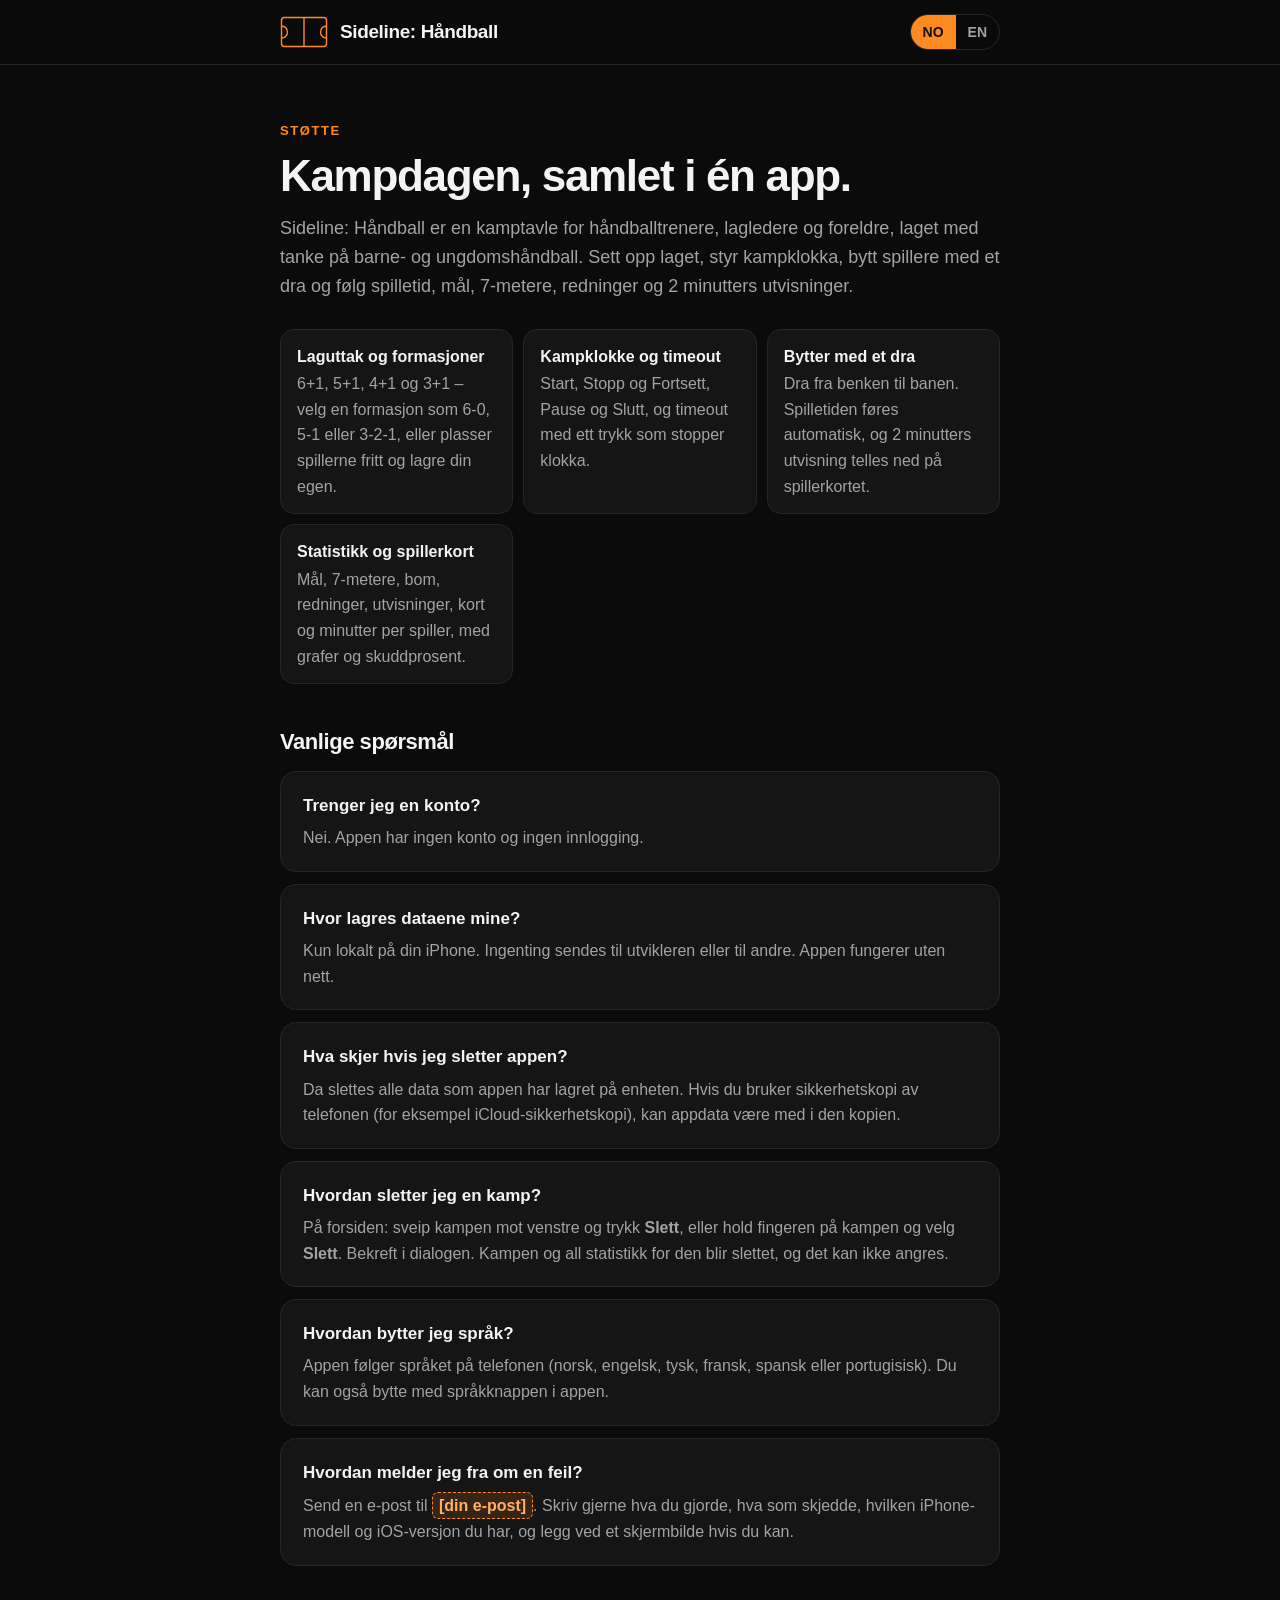
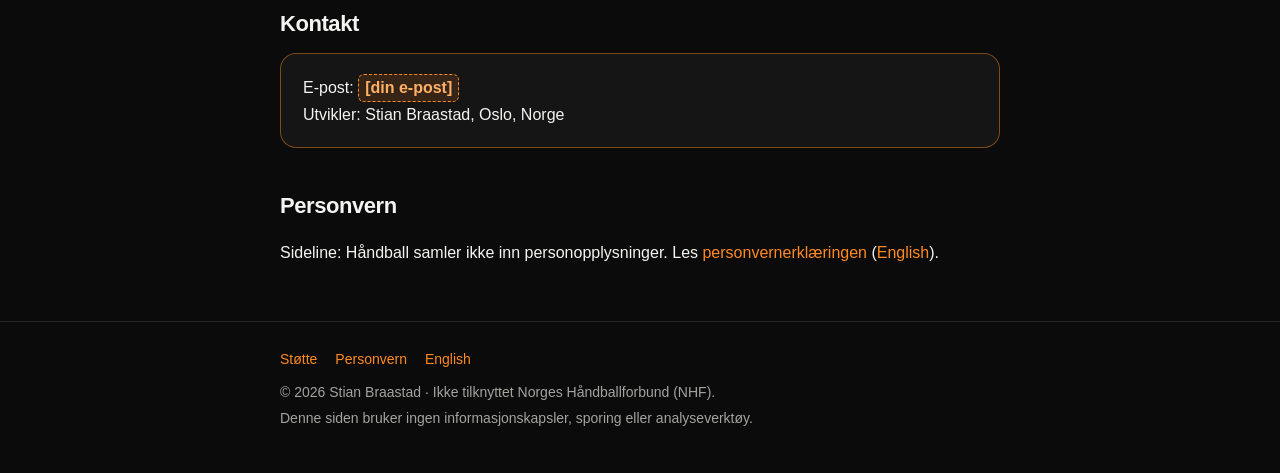
==== handball/index.html @ bf0052b8 "Add Sideline: Håndball support and privacy pages" ====
<!doctype html>
<html lang="no">
<head>
<meta charset="utf-8">
<meta name="viewport" content="width=device-width,initial-scale=1,viewport-fit=cover">
<title>Sideline: Håndball – støtte</title>
<meta name="description" content="Støtte og kontakt for Sideline: Håndball, kamptavla for håndballtrenere og lagledere.">
<meta name="theme-color" content="#0B0B0B">
<meta name="color-scheme" content="dark">
<meta name="referrer" content="no-referrer">
<link rel="stylesheet" href="../style.css">
<link rel="icon" href="data:image/svg+xml,%3Csvg xmlns='http://www.w3.org/2000/svg' viewBox='0 0 48 32'%3E%3Crect width='48' height='32' rx='5' fill='%230B0B0B'/%3E%3Cg fill='none' stroke='%23FF8A1F' stroke-width='2'%3E%3Crect x='3' y='3' width='42' height='26' rx='3'/%3E%3Cline x1='24' y1='3' x2='24' y2='29'/%3E%3Ccircle cx='24' cy='16' r='5'/%3E%3C/g%3E%3C/svg%3E">
</head>
<body>
<header><div class="wrap bar">
<a class="brand" href="./"><svg class="logo" viewBox="0 0 48 32" width="48" height="32" aria-hidden="true" focusable="false"><g fill="none" stroke="#FF8A1F" stroke-width="1.4" stroke-linejoin="round"><rect x="1.5" y="1.5" width="45" height="29" rx="3"/><line x1="24" y1="1.5" x2="24" y2="30.5"/><path d="M1.5 10 A6 6 0 0 1 7.5 16 A6 6 0 0 1 1.5 22"/><path d="M46.5 10 A6 6 0 0 0 40.5 16 A6 6 0 0 0 46.5 22"/></g></svg><span>Sideline: Håndball</span></a>
<nav class="lang" aria-label="Språk"><span>NO</span><a href="en.html" hreflang="en" lang="en">EN</a></nav>
</div></header>
<main class="wrap">
<section class="hero">
<p class="eyebrow">Støtte</p>
<h1>Kampdagen, samlet i én app.</h1>
<p class="lead">Sideline: Håndball er en kamptavle for håndballtrenere, lagledere og foreldre, laget med tanke på barne- og ungdomshåndball. Sett opp laget, styr kampklokka, bytt spillere med et dra og følg spilletid, mål, 7-metere, redninger og 2 minutters utvisninger.</p>
</section>
<ul class="features">
<li><strong>Laguttak og formasjoner</strong>6+1, 5+1, 4+1 og 3+1 – velg en formasjon som 6-0, 5-1 eller 3-2-1, eller plasser spillerne fritt og lagre din egen.</li>
<li><strong>Kampklokke og timeout</strong>Start, Stopp og Fortsett, Pause og Slutt, og timeout med ett trykk som stopper klokka.</li>
<li><strong>Bytter med et dra</strong>Dra fra benken til banen. Spilletiden føres automatisk, og 2 minutters utvisning telles ned på spillerkortet.</li>
<li><strong>Statistikk og spillerkort</strong>Mål, 7-metere, bom, redninger, utvisninger, kort og minutter per spiller, med grafer og skuddprosent.</li>
</ul>
<h2>Vanlige spørsmål</h2>
<div class="faq">
<div class="card"><h3>Trenger jeg en konto?</h3><p>Nei. Appen har ingen konto og ingen innlogging.</p></div>
<div class="card"><h3>Hvor lagres dataene mine?</h3><p>Kun lokalt på din iPhone. Ingenting sendes til utvikleren eller til andre. Appen fungerer uten nett.</p></div>
<div class="card"><h3>Hva skjer hvis jeg sletter appen?</h3><p>Da slettes alle data som appen har lagret på enheten. Hvis du bruker sikkerhetskopi av telefonen (for eksempel iCloud-sikkerhetskopi), kan appdata være med i den kopien.</p></div>
<div class="card"><h3>Hvordan sletter jeg en kamp?</h3><p>På forsiden: sveip kampen mot venstre og trykk <strong>Slett</strong>, eller hold fingeren på kampen og velg <strong>Slett</strong>. Bekreft i dialogen. Kampen og all statistikk for den blir slettet, og det kan ikke angres.</p></div>
<div class="card"><h3>Hvordan bytter jeg språk?</h3><p>Appen følger språket på telefonen (norsk, engelsk, tysk, fransk, spansk eller portugisisk). Du kan også bytte med språkknappen i appen.</p></div>
<div class="card"><h3>Hvordan melder jeg fra om en feil?</h3><p>Send en e-post til <span class="placeholder">[din e-post]</span>. Skriv gjerne hva du gjorde, hva som skjedde, hvilken iPhone-modell og iOS-versjon du har, og legg ved et skjermbilde hvis du kan.</p></div>
</div>
<h2>Kontakt</h2>
<div class="card contact"><p style="margin:0">E-post: <span class="placeholder">[din e-post]</span><br>Utvikler: Stian Braastad, Oslo, Norge</p></div>
<h2>Personvern</h2>
<p>Sideline: Håndball samler ikke inn personopplysninger. Les <a href="personvern.html">personvernerklæringen</a> (<a href="privacy.html" hreflang="en">English</a>).</p>
</main>
<footer><div class="wrap">
<nav><a href="./">Støtte</a><a href="personvern.html">Personvern</a><a href="en.html">English</a></nav>
<p>© 2026 Stian Braastad · Ikke tilknyttet Norges Håndballforbund (NHF).</p>
<p>Denne siden bruker ingen informasjonskapsler, sporing eller analyseverktøy.</p>
</div></footer>
</body>
</html>
---- style.css ----
:root{--bg:#0B0B0B;--card:#151515;--line:#262626;--text:#F4F4F2;--muted:#A3A3A0;--accent:#FF8A1F;--accent-2:#FFB066}
*{box-sizing:border-box}
html{-webkit-text-size-adjust:100%}
body{margin:0;background:var(--bg);color:var(--text);font:16px/1.6 -apple-system,BlinkMacSystemFont,"SF Pro Text","Segoe UI",Roboto,"Helvetica Neue",Arial,sans-serif;-webkit-font-smoothing:antialiased}
a{color:var(--accent);text-decoration:none}
a:hover,a:focus-visible{color:var(--accent-2);text-decoration:underline}
.wrap{max-width:760px;margin:0 auto;padding:0 20px}
header{border-bottom:1px solid var(--line);position:sticky;top:0;background:rgba(11,11,11,.92);backdrop-filter:saturate(1.4) blur(10px);-webkit-backdrop-filter:saturate(1.4) blur(10px);z-index:2}
.bar{display:flex;align-items:center;justify-content:space-between;height:64px;gap:12px}
.brand{display:flex;align-items:center;gap:12px;color:var(--text);font-weight:750;font-size:19px;letter-spacing:-.02em}
.brand:hover{text-decoration:none;color:var(--text)}
.lang{display:flex;border:1px solid var(--line);border-radius:999px;overflow:hidden;font-size:14px;font-weight:600}
.lang a,.lang span{padding:6px 12px;color:var(--muted)}
.lang span{background:var(--accent);color:#111}
.lang a:hover{color:var(--text);text-decoration:none}
.hero{padding:56px 0 28px}
.eyebrow{color:var(--accent);font-size:13px;font-weight:700;letter-spacing:.12em;text-transform:uppercase;margin:0 0 10px}
h1{font-size:clamp(30px,6vw,44px);line-height:1.1;letter-spacing:-.03em;margin:0 0 14px}
h2{font-size:22px;letter-spacing:-.02em;margin:40px 0 12px}
h3{font-size:17px;margin:0 0 6px}
.lead{color:var(--muted);font-size:18px;margin:0}
.card{background:var(--card);border:1px solid var(--line);border-radius:16px;padding:20px 22px;margin:12px 0}
.faq .card p{margin:0;color:var(--muted)}
ul.features{list-style:none;padding:0;margin:0;display:grid;grid-template-columns:repeat(auto-fit,minmax(220px,1fr));gap:10px}
ul.features li{background:var(--card);border:1px solid var(--line);border-radius:14px;padding:14px 16px;color:var(--muted)}
ul.features li strong{display:block;color:var(--text);font-weight:650;margin-bottom:2px}
.contact{border-color:rgba(255,138,31,.45)}
.placeholder{display:inline-block;background:rgba(255,138,31,.14);color:var(--accent-2);border:1px dashed var(--accent);border-radius:6px;padding:0 6px;font-weight:650}
.policy h2{font-size:19px;margin:32px 0 8px}
.policy p,.policy li{color:#D6D6D3}
.policy .meta{color:var(--muted);margin:0}
.summary{border-left:3px solid var(--accent)}
footer{border-top:1px solid var(--line);margin-top:56px;padding:26px 0 40px;color:var(--muted);font-size:14px}
footer nav{display:flex;flex-wrap:wrap;gap:8px 18px;margin-bottom:10px}
footer p{margin:4px 0}
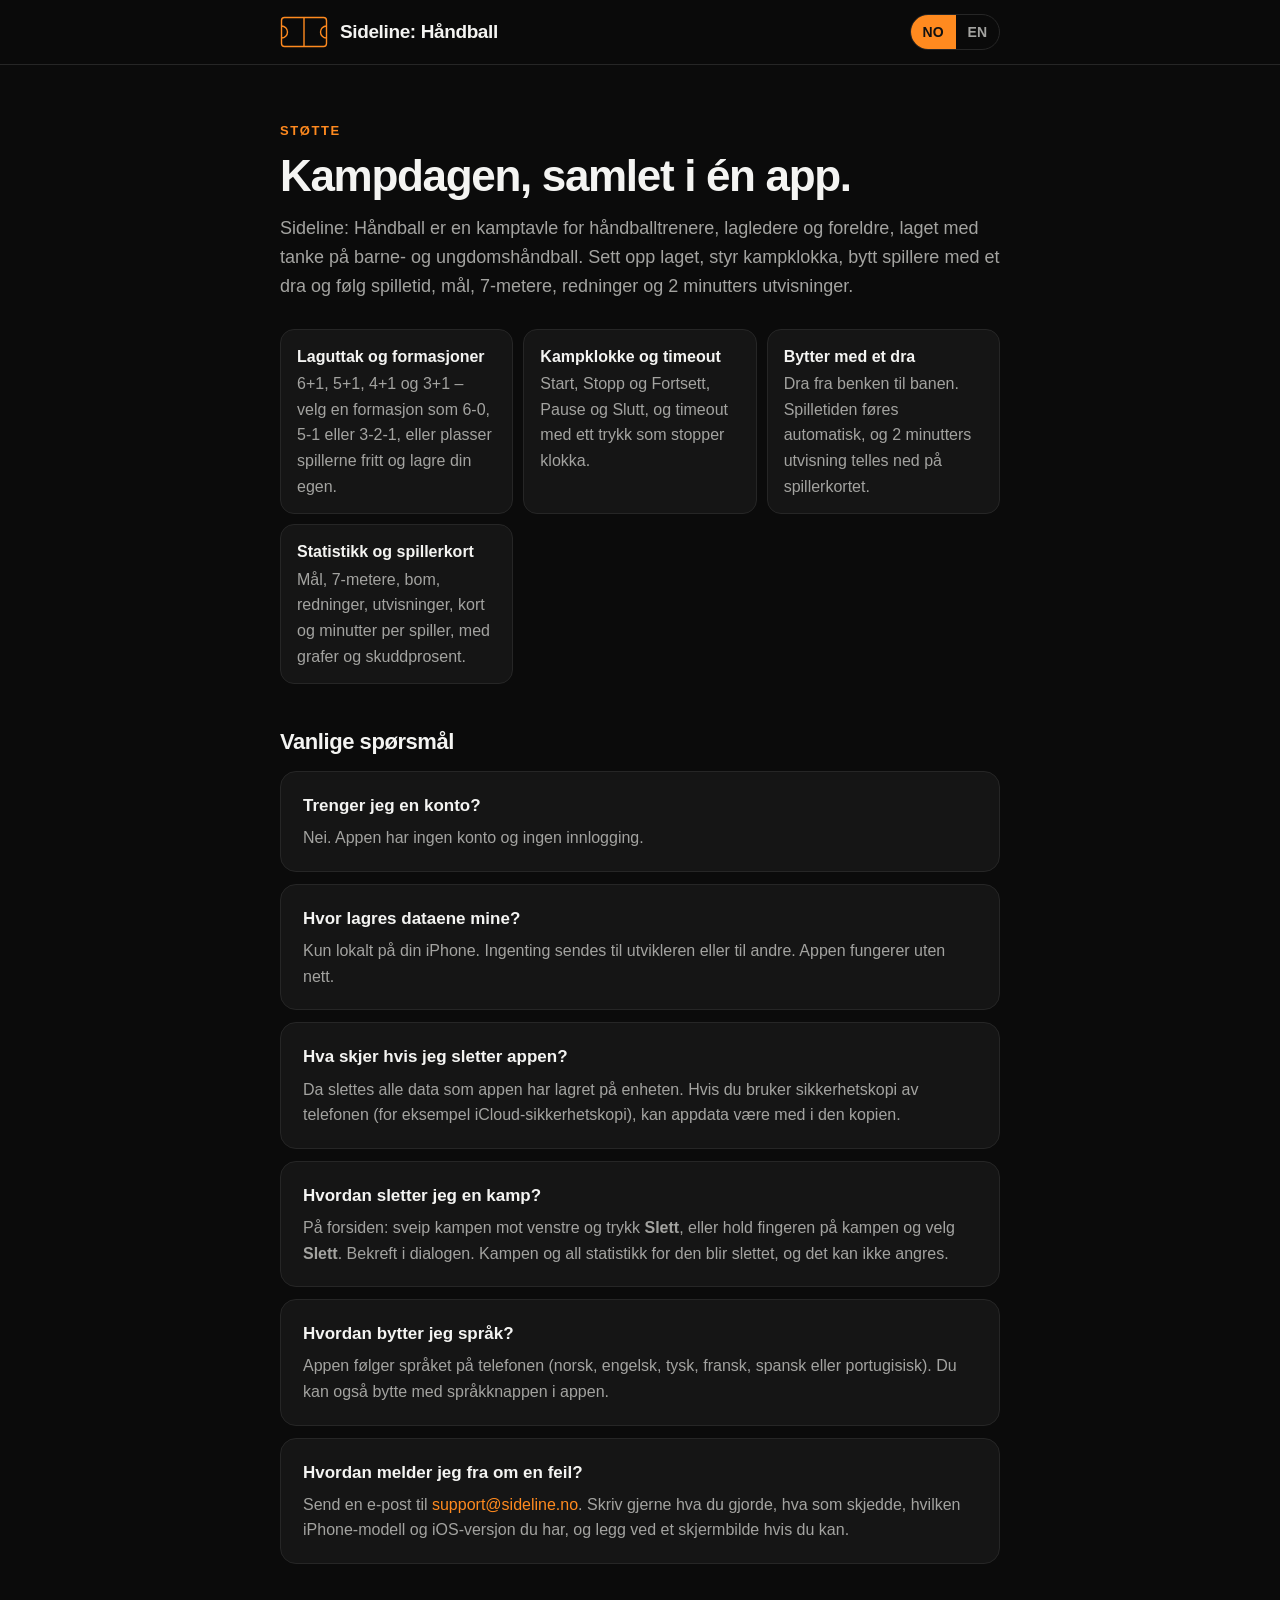
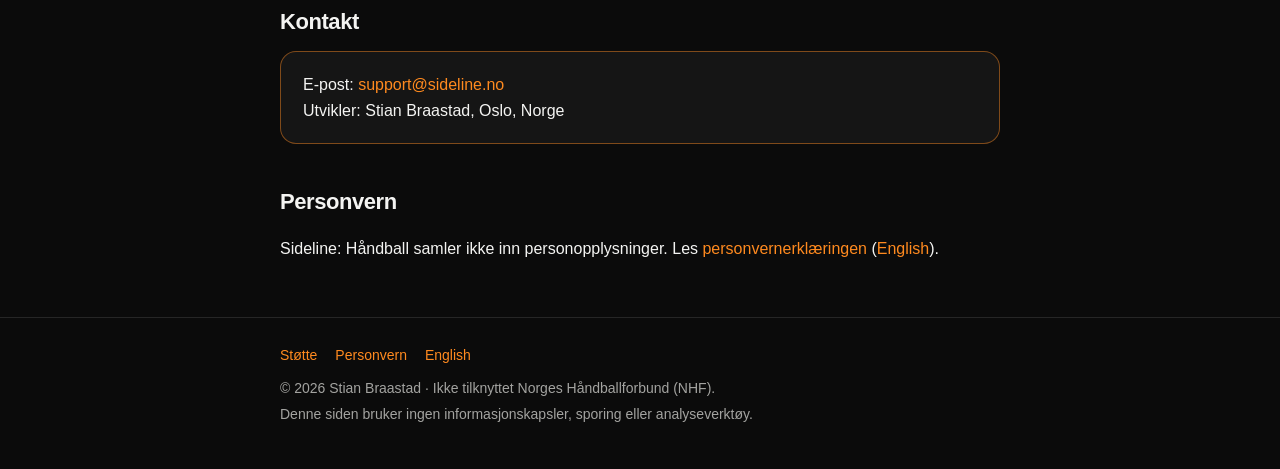
==== commit b2811164: "Use support@sideline.no as contact email" ====
--- a/handball/index.html
+++ b/handball/index.html
@@ -35,10 +35,10 @@
 <div class="card"><h3>Hva skjer hvis jeg sletter appen?</h3><p>Da slettes alle data som appen har lagret på enheten. Hvis du bruker sikkerhetskopi av telefonen (for eksempel iCloud-sikkerhetskopi), kan appdata være med i den kopien.</p></div>
 <div class="card"><h3>Hvordan sletter jeg en kamp?</h3><p>På forsiden: sveip kampen mot venstre og trykk <strong>Slett</strong>, eller hold fingeren på kampen og velg <strong>Slett</strong>. Bekreft i dialogen. Kampen og all statistikk for den blir slettet, og det kan ikke angres.</p></div>
 <div class="card"><h3>Hvordan bytter jeg språk?</h3><p>Appen følger språket på telefonen (norsk, engelsk, tysk, fransk, spansk eller portugisisk). Du kan også bytte med språkknappen i appen.</p></div>
-<div class="card"><h3>Hvordan melder jeg fra om en feil?</h3><p>Send en e-post til <span class="placeholder">[din e-post]</span>. Skriv gjerne hva du gjorde, hva som skjedde, hvilken iPhone-modell og iOS-versjon du har, og legg ved et skjermbilde hvis du kan.</p></div>
+<div class="card"><h3>Hvordan melder jeg fra om en feil?</h3><p>Send en e-post til <a href="mailto:support@sideline.no">support@sideline.no</a>. Skriv gjerne hva du gjorde, hva som skjedde, hvilken iPhone-modell og iOS-versjon du har, og legg ved et skjermbilde hvis du kan.</p></div>
 </div>
 <h2>Kontakt</h2>
-<div class="card contact"><p style="margin:0">E-post: <span class="placeholder">[din e-post]</span><br>Utvikler: Stian Braastad, Oslo, Norge</p></div>
+<div class="card contact"><p style="margin:0">E-post: <a href="mailto:support@sideline.no">support@sideline.no</a><br>Utvikler: Stian Braastad, Oslo, Norge</p></div>
 <h2>Personvern</h2>
 <p>Sideline: Håndball samler ikke inn personopplysninger. Les <a href="personvern.html">personvernerklæringen</a> (<a href="privacy.html" hreflang="en">English</a>).</p>
 </main>
